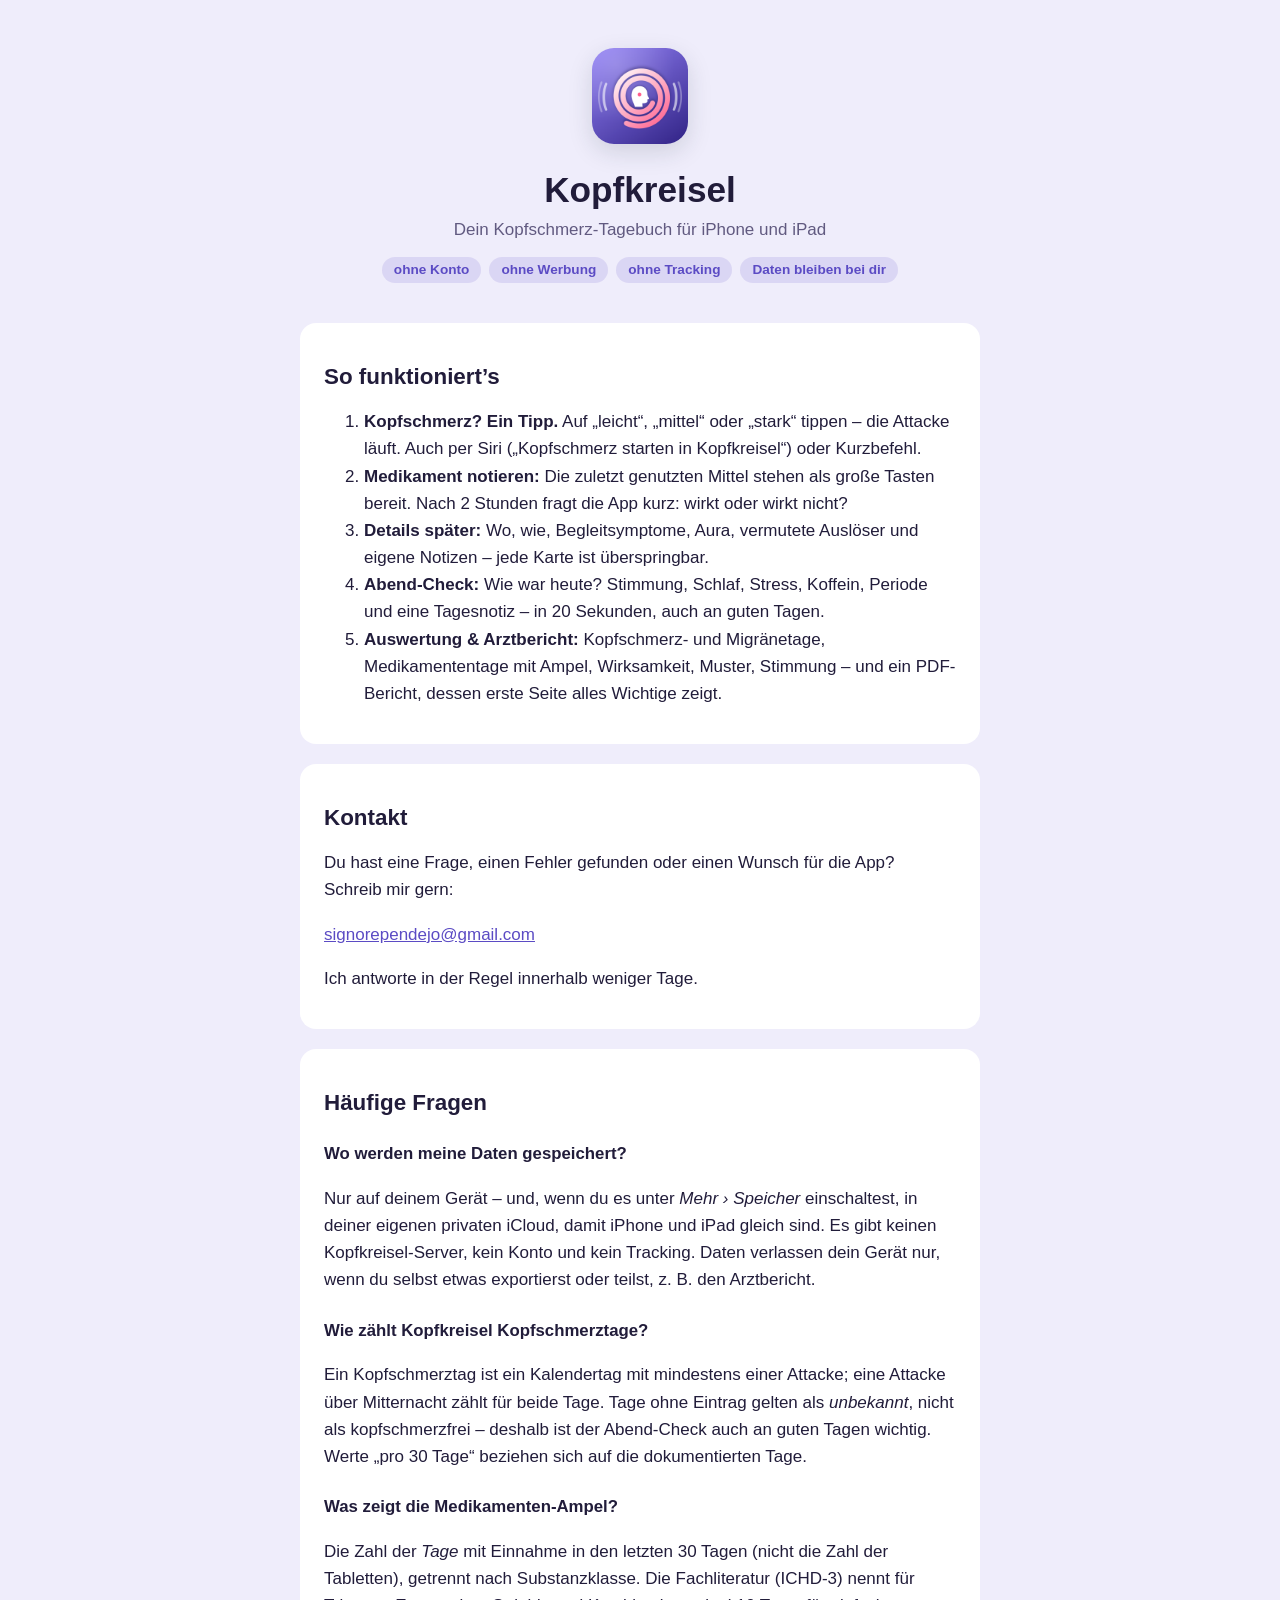
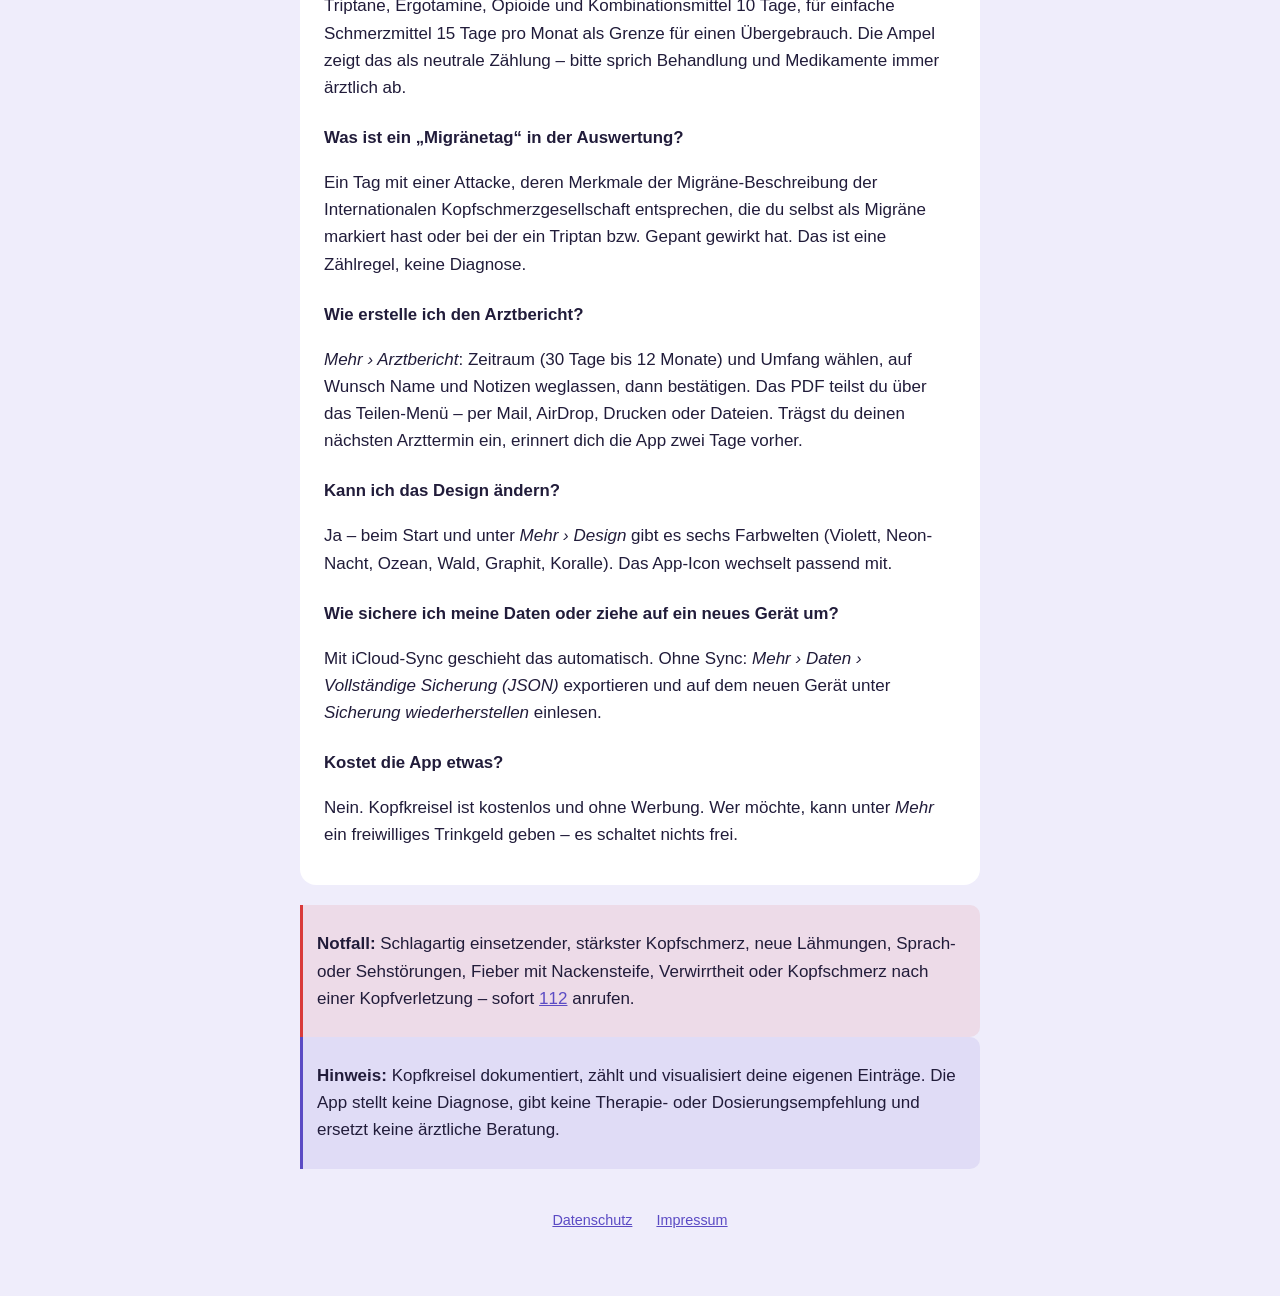
==== index.html @ 2aa2963f "Webseite: Hilfe, Datenschutz und Impressum Co-Authored-By: Claude Opus 5.5 <noreply@anthropic.com>" ====
<!doctype html>
<html lang="de">
<head>
  <meta charset="utf-8">
  <meta name="viewport" content="width=device-width, initial-scale=1">
  <title>Kopfkreisel – Hilfe &amp; Kontakt</title>
  <meta name="description" content="Hilfe und Kontakt zur App Kopfkreisel – dein Kopfschmerz-Tagebuch für iPhone und iPad: Attacken in Sekunden notieren, Stimmung festhalten, Muster erkennen, PDF-Bericht für den Arzttermin.">
  <link rel="icon" href="icon.png">
  <link rel="stylesheet" href="style.css">
</head>
<body>
<main>
  <header>
    <img src="icon.png" alt="App-Icon von Kopfkreisel">
    <h1>Kopfkreisel</h1>
    <p class="lead">Dein Kopfschmerz-Tagebuch für iPhone und iPad</p>
    <div class="badges"><span>ohne Konto</span><span>ohne Werbung</span><span>ohne Tracking</span><span>Daten bleiben bei dir</span></div>
  </header>

  <section>
    <h2>So funktioniert’s</h2>
    <ol>
      <li><strong>Kopfschmerz? Ein Tipp.</strong> Auf „leicht“, „mittel“ oder „stark“ tippen – die Attacke läuft. Auch per Siri („Kopfschmerz starten in Kopfkreisel“) oder Kurzbefehl.</li>
      <li><strong>Medikament notieren:</strong> Die zuletzt genutzten Mittel stehen als große Tasten bereit. Nach 2 Stunden fragt die App kurz: wirkt oder wirkt nicht?</li>
      <li><strong>Details später:</strong> Wo, wie, Begleitsymptome, Aura, vermutete Auslöser und eigene Notizen – jede Karte ist überspringbar.</li>
      <li><strong>Abend-Check:</strong> Wie war heute? Stimmung, Schlaf, Stress, Koffein, Periode und eine Tagesnotiz – in 20 Sekunden, auch an guten Tagen.</li>
      <li><strong>Auswertung &amp; Arztbericht:</strong> Kopfschmerz- und Migränetage, Medikamententage mit Ampel, Wirksamkeit, Muster, Stimmung – und ein PDF-Bericht, dessen erste Seite alles Wichtige zeigt.</li>
    </ol>
  </section>

  <section>
    <h2>Kontakt</h2>
    <p>Du hast eine Frage, einen Fehler gefunden oder einen Wunsch für die App? Schreib mir gern:</p>
    <p><a href="mailto:signorependejo@gmail.com?subject=Kopfkreisel">signorependejo@gmail.com</a></p>
    <p>Ich antworte in der Regel innerhalb weniger Tage.</p>
  </section>

  <section>
    <h2>Häufige Fragen</h2>

    <h3>Wo werden meine Daten gespeichert?</h3>
    <p>Nur auf deinem Gerät – und, wenn du es unter <em>Mehr › Speicher</em> einschaltest, in deiner eigenen privaten iCloud, damit iPhone und iPad gleich sind. Es gibt keinen Kopfkreisel-Server, kein Konto und kein Tracking. Daten verlassen dein Gerät nur, wenn du selbst etwas exportierst oder teilst, z. B. den Arztbericht.</p>

    <h3>Wie zählt Kopfkreisel Kopfschmerztage?</h3>
    <p>Ein Kopfschmerztag ist ein Kalendertag mit mindestens einer Attacke; eine Attacke über Mitternacht zählt für beide Tage. Tage ohne Eintrag gelten als <em>unbekannt</em>, nicht als kopfschmerzfrei – deshalb ist der Abend-Check auch an guten Tagen wichtig. Werte „pro 30 Tage“ beziehen sich auf die dokumentierten Tage.</p>

    <h3>Was zeigt die Medikamenten-Ampel?</h3>
    <p>Die Zahl der <em>Tage</em> mit Einnahme in den letzten 30 Tagen (nicht die Zahl der Tabletten), getrennt nach Substanzklasse. Die Fachliteratur (ICHD-3) nennt für Triptane, Ergotamine, Opioide und Kombinationsmittel 10 Tage, für einfache Schmerzmittel 15 Tage pro Monat als Grenze für einen Übergebrauch. Die Ampel zeigt das als neutrale Zählung – bitte sprich Behandlung und Medikamente immer ärztlich ab.</p>

    <h3>Was ist ein „Migränetag“ in der Auswertung?</h3>
    <p>Ein Tag mit einer Attacke, deren Merkmale der Migräne-Beschreibung der Internationalen Kopfschmerzgesellschaft entsprechen, die du selbst als Migräne markiert hast oder bei der ein Triptan bzw. Gepant gewirkt hat. Das ist eine Zählregel, keine Diagnose.</p>

    <h3>Wie erstelle ich den Arztbericht?</h3>
    <p><em>Mehr › Arztbericht</em>: Zeitraum (30 Tage bis 12 Monate) und Umfang wählen, auf Wunsch Name und Notizen weglassen, dann bestätigen. Das PDF teilst du über das Teilen-Menü – per Mail, AirDrop, Drucken oder Dateien. Trägst du deinen nächsten Arzttermin ein, erinnert dich die App zwei Tage vorher.</p>

    <h3>Kann ich das Design ändern?</h3>
    <p>Ja – beim Start und unter <em>Mehr › Design</em> gibt es sechs Farbwelten (Violett, Neon-Nacht, Ozean, Wald, Graphit, Koralle). Das App-Icon wechselt passend mit.</p>

    <h3>Wie sichere ich meine Daten oder ziehe auf ein neues Gerät um?</h3>
    <p>Mit iCloud-Sync geschieht das automatisch. Ohne Sync: <em>Mehr › Daten › Vollständige Sicherung (JSON)</em> exportieren und auf dem neuen Gerät unter <em>Sicherung wiederherstellen</em> einlesen.</p>

    <h3>Kostet die App etwas?</h3>
    <p>Nein. Kopfkreisel ist kostenlos und ohne Werbung. Wer möchte, kann unter <em>Mehr</em> ein freiwilliges Trinkgeld geben – es schaltet nichts frei.</p>
  </section>

  <div class="emergency">
    <p><strong>Notfall:</strong> Schlagartig einsetzender, stärkster Kopfschmerz, neue Lähmungen, Sprach- oder Sehstörungen, Fieber mit Nackensteife, Verwirrtheit oder Kopfschmerz nach einer Kopfverletzung – sofort <a href="tel:112">112</a> anrufen.</p>
  </div>

  <div class="note">
    <p><strong>Hinweis:</strong> Kopfkreisel dokumentiert, zählt und visualisiert deine eigenen Einträge. Die App stellt keine Diagnose, gibt keine Therapie- oder Dosierungsempfehlung und ersetzt keine ärztliche Beratung.</p>
  </div>

  <nav class="footer">
    <a href="datenschutz.html">Datenschutz</a>
    <a href="impressum.html">Impressum</a>
  </nav>
</main>
</body>
</html>
---- style.css ----
:root {
  --bg: #efedfb;
  --card: #ffffff;
  --text: #211c3a;
  --muted: #615a80;
  --accent: #5b4bc4;
  --line: #dcd8f0;
}

@media (prefers-color-scheme: dark) {
  :root {
    --bg: #120f22;
    --card: #1d1933;
    --text: #e6ecee;
    --muted: #9aaeb8;
    --accent: #a596ff;
    --line: #332d4f;
  }
}

* { box-sizing: border-box; }

body {
  margin: 0;
  background: var(--bg);
  color: var(--text);
  font: 17px/1.6 -apple-system, BlinkMacSystemFont, "Helvetica Neue", Arial, sans-serif;
  -webkit-text-size-adjust: 100%;
}

main {
  max-width: 720px;
  margin: 0 auto;
  padding: 48px 20px 64px;
}

header { text-align: center; margin-bottom: 40px; }
header img { width: 96px; height: 96px; border-radius: 22px; box-shadow: 0 8px 24px rgba(34, 49, 58, .15); }

h1, h2 { font-weight: 650; line-height: 1.25; }
h1 { font-size: clamp(1.7rem, 7vw, 2.2rem); margin: 16px 0 4px; overflow-wrap: break-word; hyphens: auto; }
h2 { font-size: 1.4rem; margin: 36px 0 8px; }
h3 { font-size: 1.05rem; margin: 24px 0 4px; }

.lead { color: var(--muted); margin: 0; }

.appstore { display: inline-block; margin-top: 16px; line-height: 0; }
.appstore img { width: 150px; height: 50px; }

section, .card {
  background: var(--card);
  border-radius: 16px;
  padding: 4px 24px 20px;
  margin-bottom: 20px;
}

a { color: var(--accent); }

.note {
  border-left: 3px solid var(--accent);
  padding: 8px 14px;
  background: color-mix(in srgb, var(--accent) 10%, transparent);
  border-radius: 0 10px 10px 0;
}

nav.footer {
  text-align: center;
  margin-top: 40px;
  color: var(--muted);
  font-size: .9rem;
}
nav.footer a { margin: 0 10px; }

.placeholder { background: #fff3c4; color: #5c4a00; padding: 0 4px; border-radius: 4px; }

.badges { display: flex; flex-wrap: wrap; gap: 8px; justify-content: center; margin-top: 14px; }
.badges span { background: color-mix(in srgb, var(--accent) 14%, transparent); color: var(--accent); border-radius: 999px; padding: 2px 12px; font-size: .85rem; font-weight: 600; }
.emergency { border-left: 3px solid #d93a3a; background: color-mix(in srgb, #d93a3a 10%, transparent); padding: 8px 14px; border-radius: 0 10px 10px 0; }
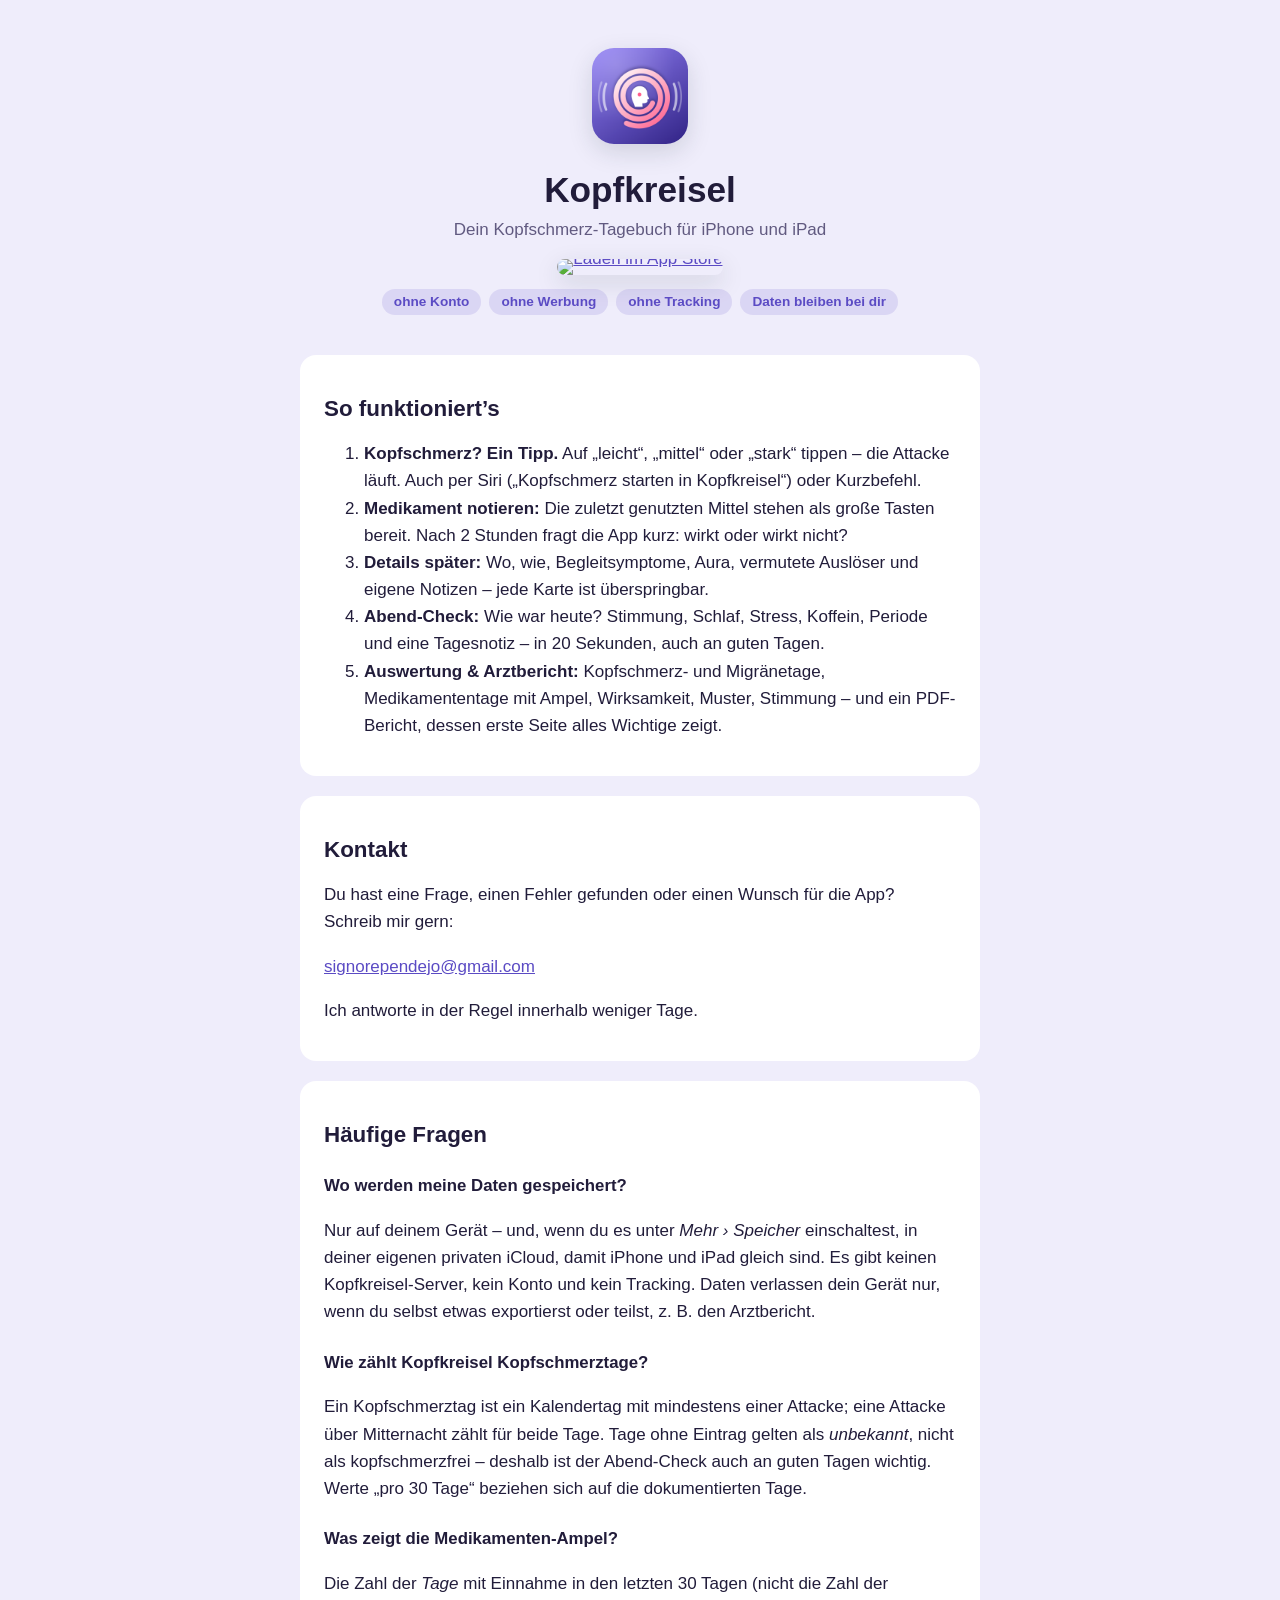
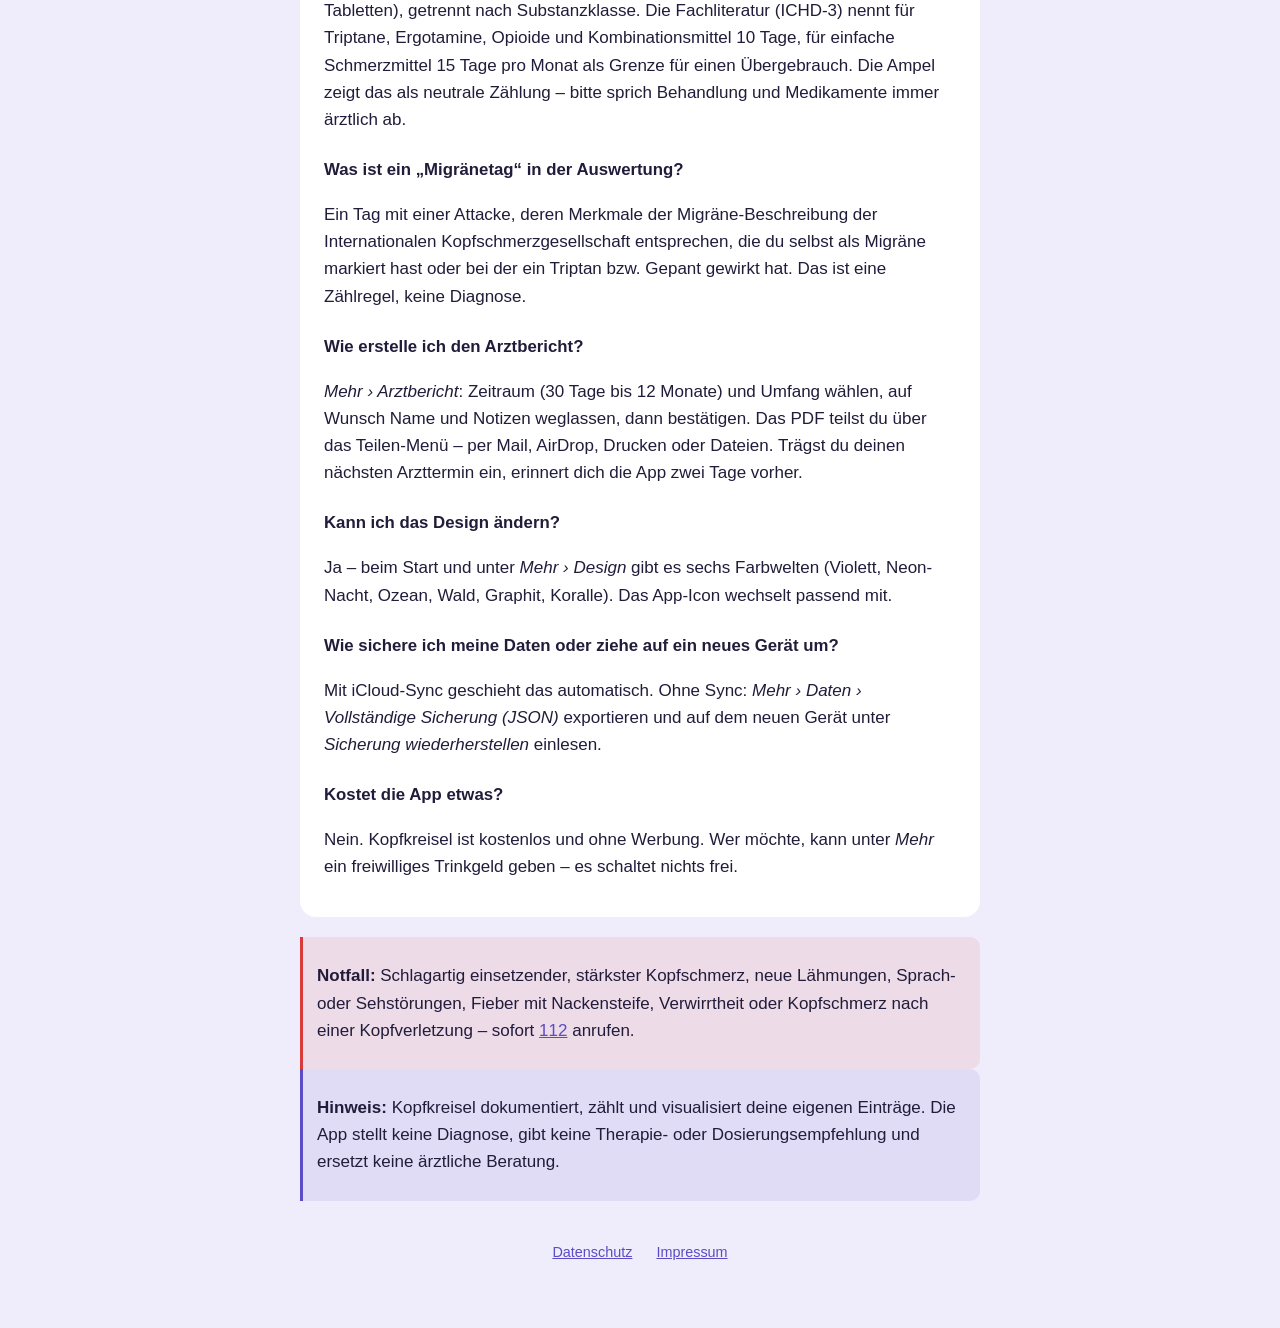
==== commit e03a8729: "App-Store-Link Co-Authored-By: Claude Opus 5.5 <noreply@anthropic.com>" ====
--- a/index.html
+++ b/index.html
@@ -14,6 +14,9 @@
     <img src="icon.png" alt="App-Icon von Kopfkreisel">
     <h1>Kopfkreisel</h1>
     <p class="lead">Dein Kopfschmerz-Tagebuch für iPhone und iPad</p>
+    <a class="appstore" href="https://apps.apple.com/de/app/kopfkreisel/id6836172127">
+      <img src="https://toolbox.marketingtools.apple.com/api/badges/download-on-the-app-store/black/de-de?size=250x83" alt="Laden im App Store" width="150" height="50">
+    </a>
     <div class="badges"><span>ohne Konto</span><span>ohne Werbung</span><span>ohne Tracking</span><span>Daten bleiben bei dir</span></div>
   </header>
 
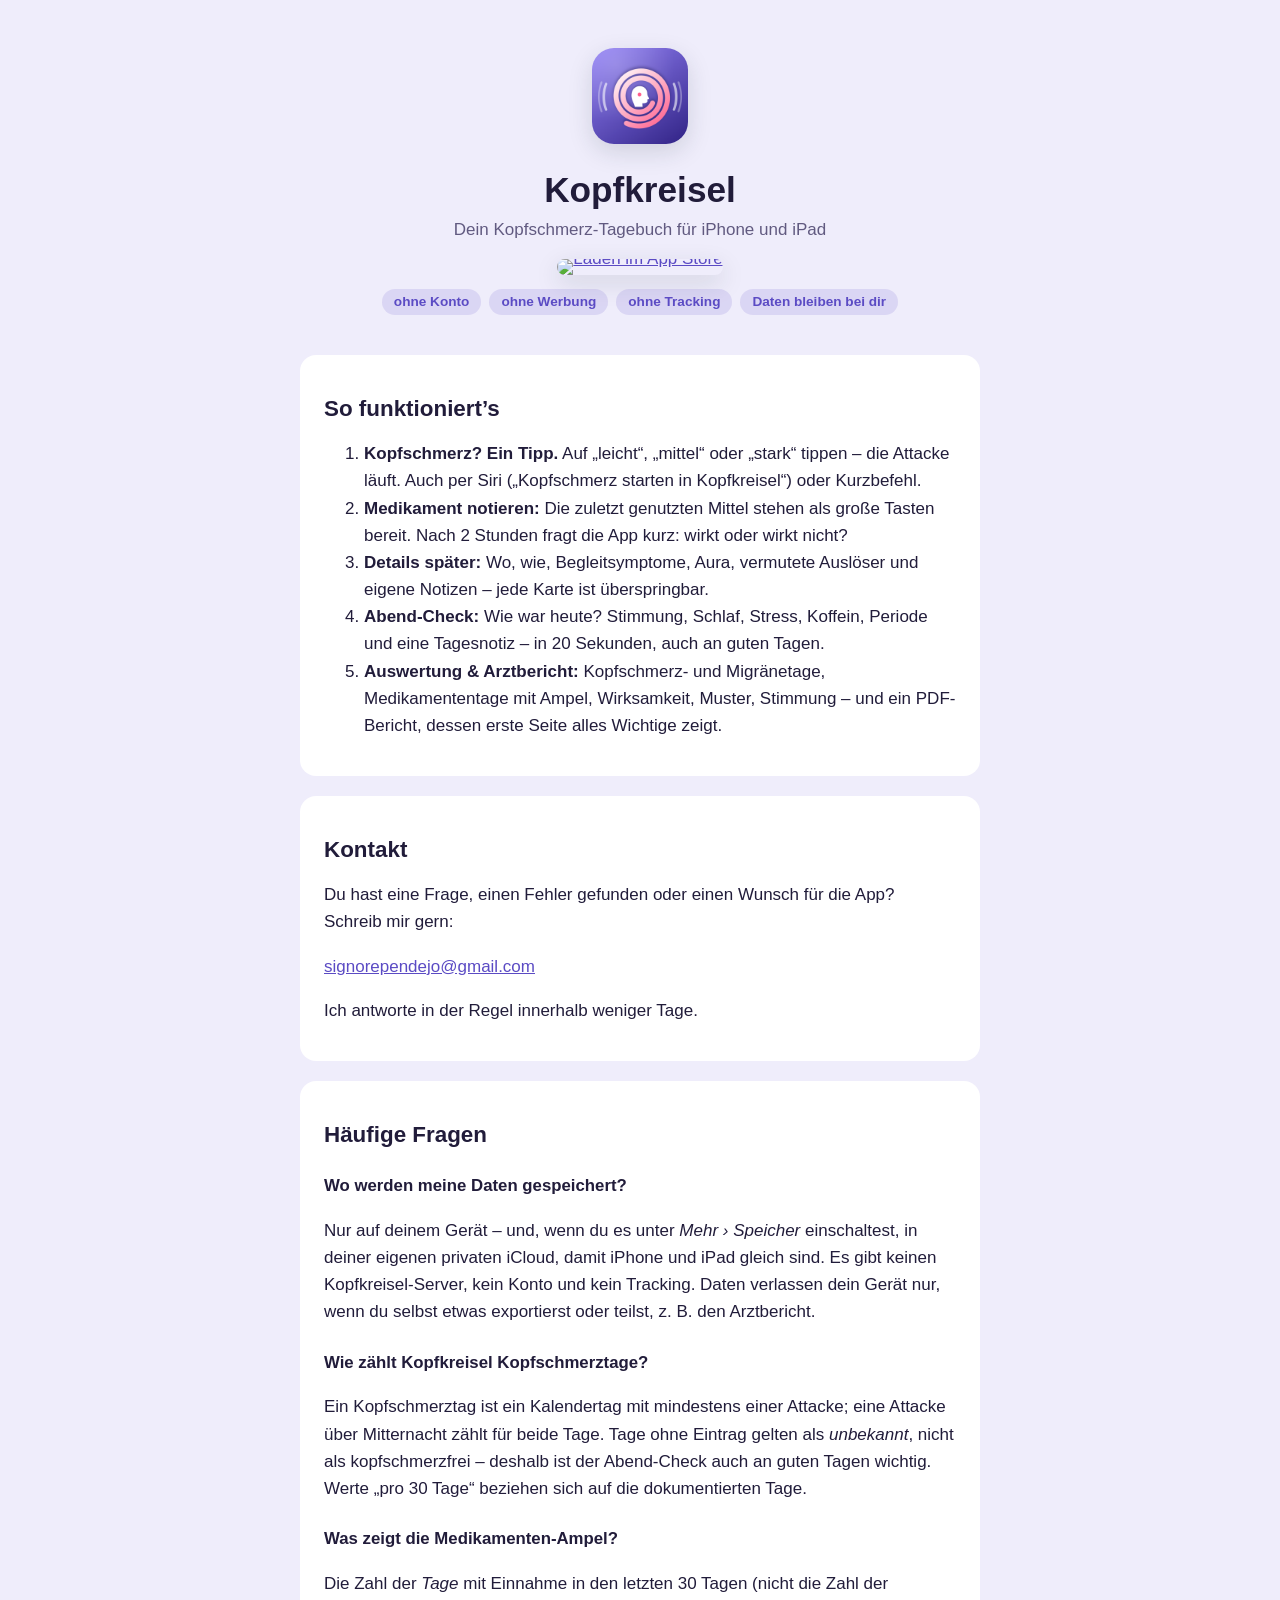
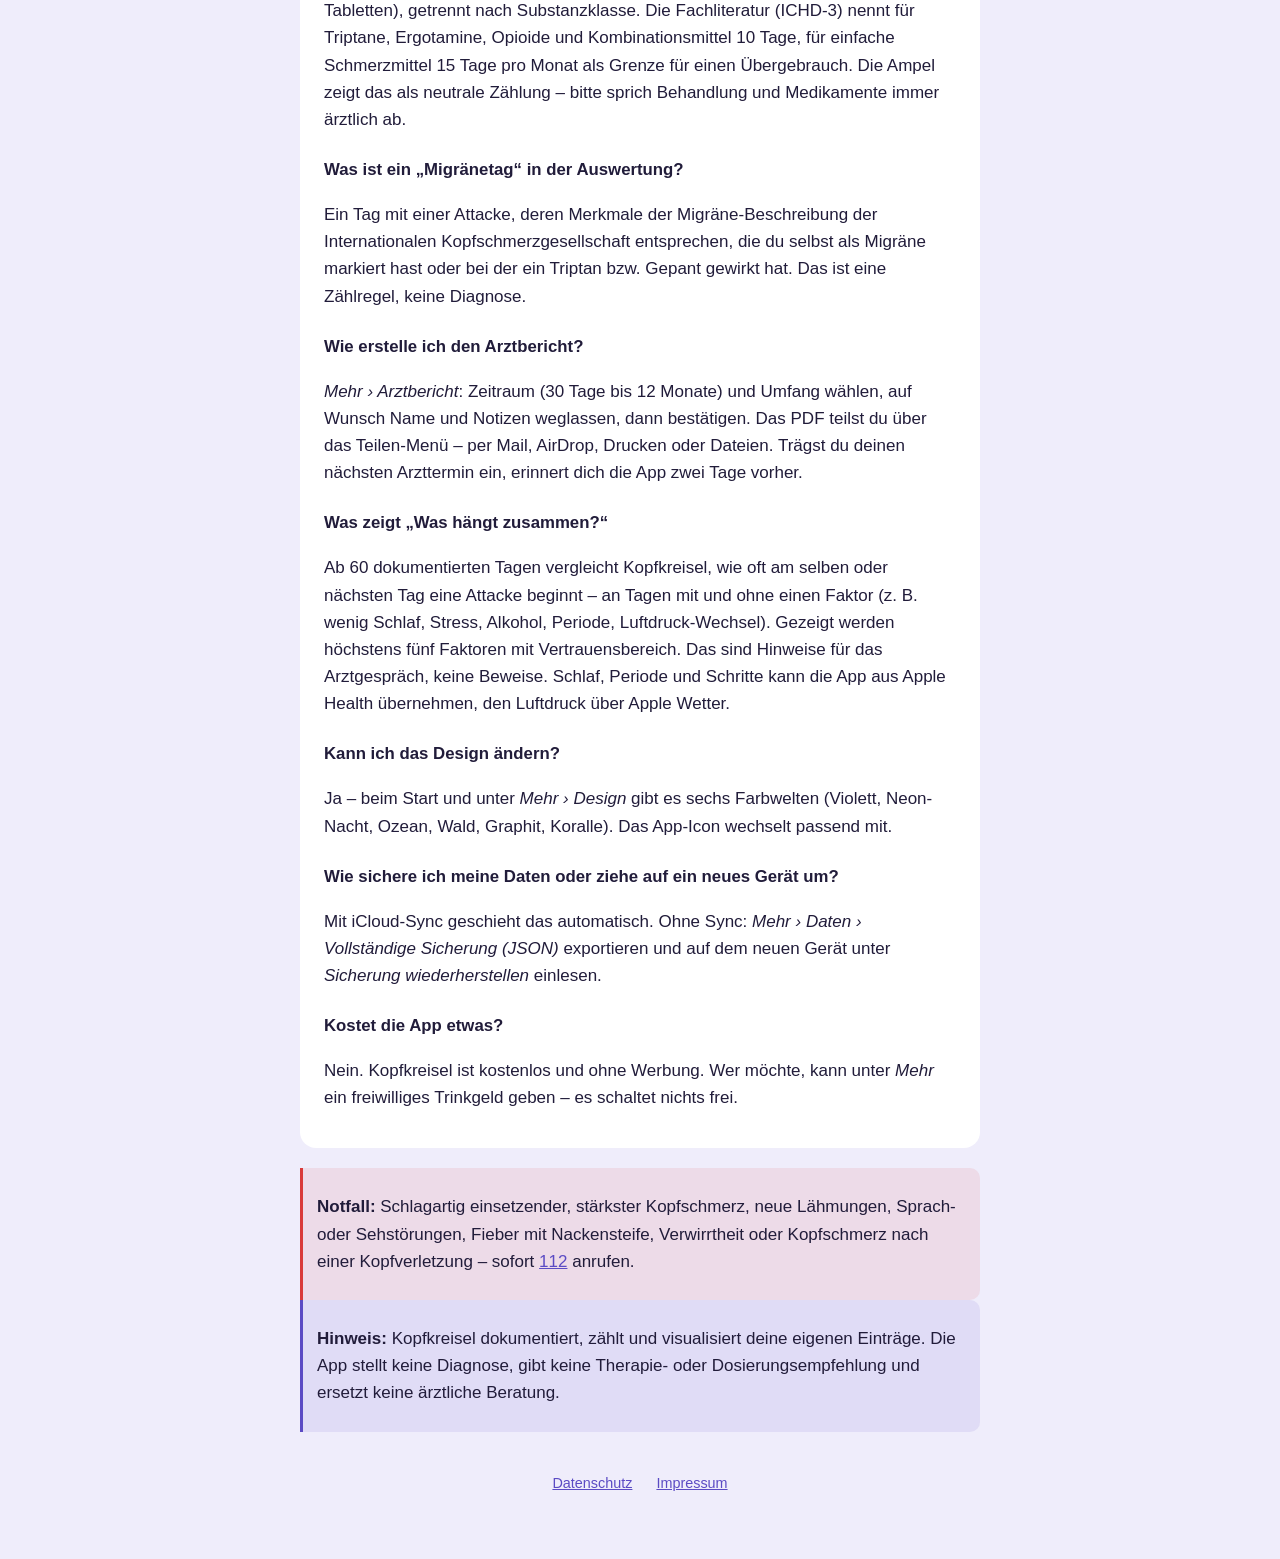
==== commit da46aa41: "Datenschutz: Apple Health und Wetter; FAQ Faktoren Co-Authored-By: Claude Opus 5.5 <noreply@anthropi" ====
--- a/index.html
+++ b/index.html
@@ -56,6 +56,9 @@
     <h3>Wie erstelle ich den Arztbericht?</h3>
     <p><em>Mehr › Arztbericht</em>: Zeitraum (30 Tage bis 12 Monate) und Umfang wählen, auf Wunsch Name und Notizen weglassen, dann bestätigen. Das PDF teilst du über das Teilen-Menü – per Mail, AirDrop, Drucken oder Dateien. Trägst du deinen nächsten Arzttermin ein, erinnert dich die App zwei Tage vorher.</p>
 
+    <h3>Was zeigt „Was hängt zusammen?“</h3>
+    <p>Ab 60 dokumentierten Tagen vergleicht Kopfkreisel, wie oft am selben oder nächsten Tag eine Attacke beginnt – an Tagen mit und ohne einen Faktor (z. B. wenig Schlaf, Stress, Alkohol, Periode, Luftdruck-Wechsel). Gezeigt werden höchstens fünf Faktoren mit Vertrauensbereich. Das sind Hinweise für das Arztgespräch, keine Beweise. Schlaf, Periode und Schritte kann die App aus Apple Health übernehmen, den Luftdruck über Apple Wetter.</p>
+
     <h3>Kann ich das Design ändern?</h3>
     <p>Ja – beim Start und unter <em>Mehr › Design</em> gibt es sechs Farbwelten (Violett, Neon-Nacht, Ozean, Wald, Graphit, Koralle). Das App-Icon wechselt passend mit.</p>
 
